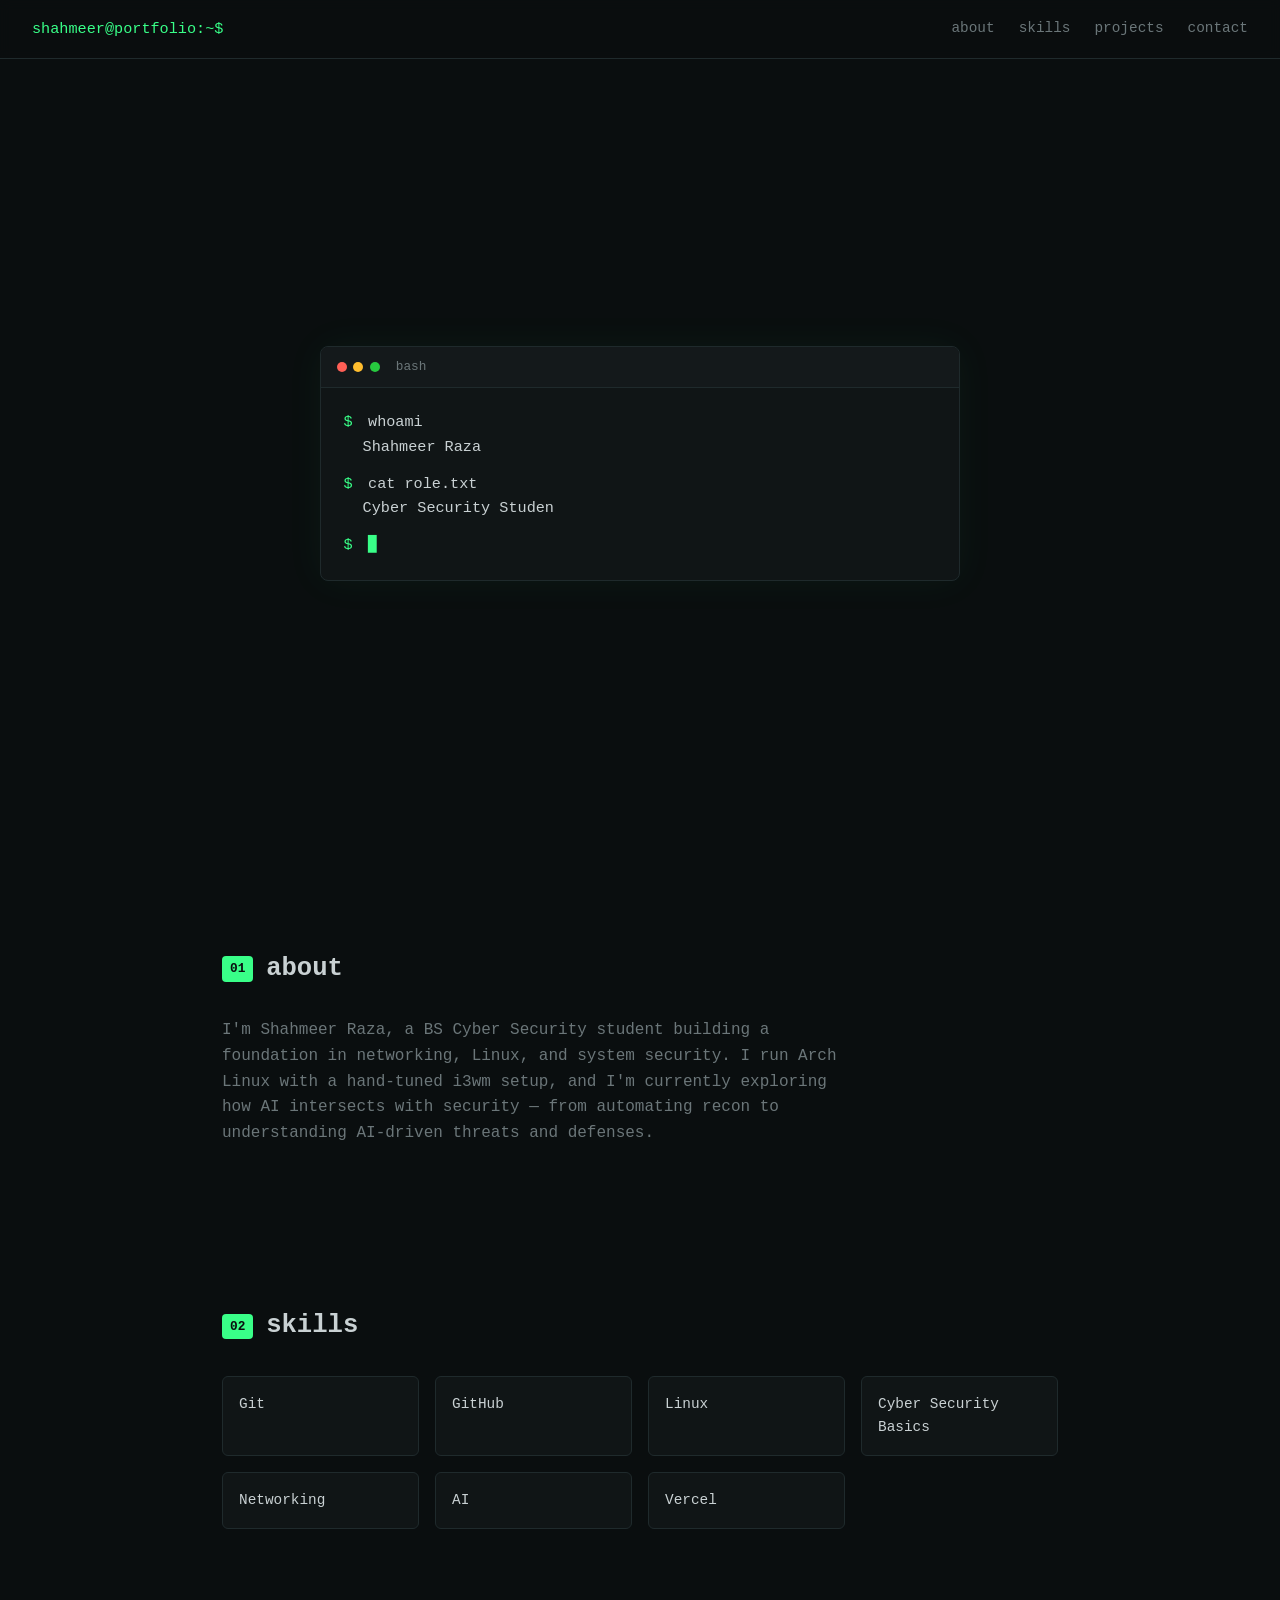
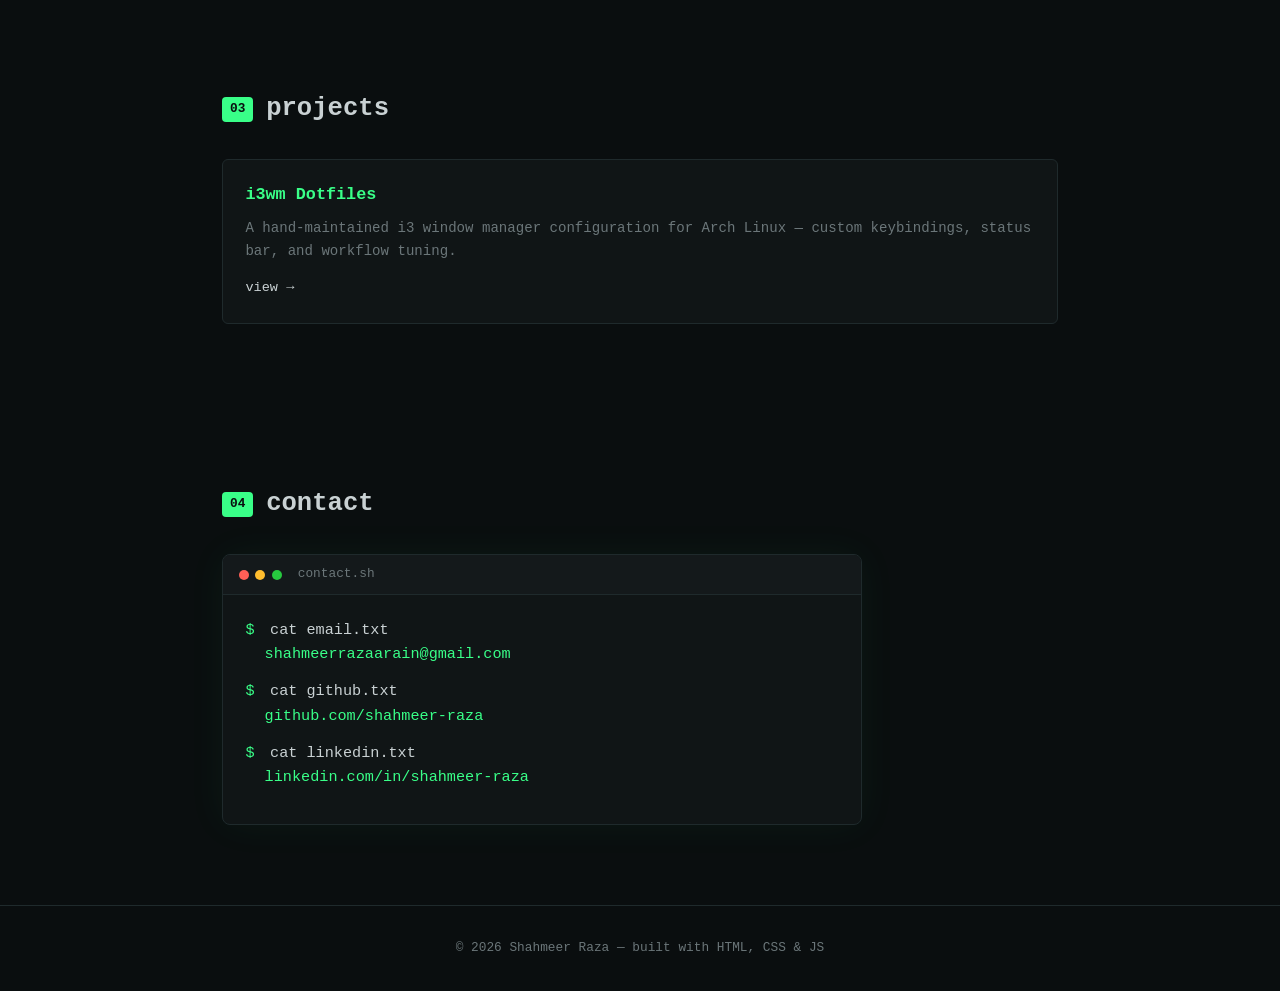
==== Portfolio/index.html @ f437a3a5 "My portfolio" ====
<!DOCTYPE html>
<html lang="en">
<head>
<meta charset="UTF-8">
<meta name="viewport" content="width=device-width, initial-scale=1.0">
<title>shahmeer@portfolio ~ </title>
<link rel="stylesheet" href="style.css">
</head>
<body>

<nav class="navbar">
  <div class="logo">shahmeer<span class="blink">@</span>portfolio:~$</div>
  <ul class="nav-links">
    <li><a href="#about">about</a></li>
    <li><a href="#skills">skills</a></li>
    <li><a href="#projects">projects</a></li>
    <li><a href="#contact">contact</a></li>
  </ul>
</nav>

<header class="hero" id="home">
  <div class="terminal">
    <div class="terminal-bar">
      <span class="dot red"></span><span class="dot yellow"></span><span class="dot green"></span>
      <span class="terminal-title">bash</span>
    </div>
    <div class="terminal-body">
      <p><span class="prompt">$</span> whoami</p>
      <p class="output">Shahmeer Raza</p>
      <p><span class="prompt">$</span> cat role.txt</p>
      <p class="output" id="typewriter"></p>
      <p><span class="prompt">$</span> <span class="cursor">▊</span></p>
    </div>
  </div>
</header>

<section id="about" class="section">
  <h2><span class="tag">01</span> about</h2>
  <p class="about-text">
    I'm Shahmeer Raza, a BS Cyber Security student building a foundation in
    networking, Linux, and system security. I run Arch Linux with a hand-tuned
    i3wm setup, and I'm currently exploring how AI intersects with security —
    from automating recon to understanding AI-driven threats and defenses.
  </p>
</section>

<section id="skills" class="section">
  <h2><span class="tag">02</span> skills</h2>
  <div class="skills-grid">
    <div class="skill-card">Git</div>
    <div class="skill-card">GitHub</div>
    <div class="skill-card">Linux</div>
    <div class="skill-card">Cyber Security Basics</div>
    <div class="skill-card">Networking</div>
    <div class="skill-card">AI</div>
    <div class="skill-card">Vercel</div>
  </div>
</section>

<section id="projects" class="section">
  <h2><span class="tag">03</span> projects</h2>
  <div class="projects-grid">
    <div class="project-card">
      <h3>i3wm Dotfiles</h3>
      <p>A hand-maintained i3 window manager configuration for Arch Linux — custom keybindings, status bar, and workflow tuning.</p>
      <a href="https://github.com/shahmeer-raza" target="_blank">view →</a>
    </div>
  </div>
</section>

<section id="contact" class="section">
  <h2><span class="tag">04</span> contact</h2>
  <div class="terminal contact-terminal">
    <div class="terminal-bar">
      <span class="dot red"></span><span class="dot yellow"></span><span class="dot green"></span>
      <span class="terminal-title">contact.sh</span>
    </div>
    <div class="terminal-body">
      <p><span class="prompt">$</span> cat email.txt</p>
      <p class="output"><a href="mailto:shahmeerrazaarain@gmail.com">shahmeerrazaarain@gmail.com</a></p>
      <p><span class="prompt">$</span> cat github.txt</p>
      <p class="output"><a href="https://github.com/shahmeer-raza" target="_blank">github.com/shahmeer-raza</a></p>
      <p><span class="prompt">$</span> cat linkedin.txt</p>
      <p class="output"><a href="https://www.linkedin.com/in/shahmeer-raza-991636425/" target="_blank">linkedin.com/in/shahmeer-raza</a></p>
    </div>
  </div>
</section>

<footer>
  <p>&copy; <span id="year"></span> Shahmeer Raza — built with HTML, CSS &amp; JS</p>
</footer>

<script src="script.js"></script>
</body>
</html>
---- Portfolio/style.css ----
:root {
  --bg: #0a0e0f;
  --bg-alt: #101516;
  --green: #39ff88;
  --green-dim: #1e7a4a;
  --text: #c9d1d3;
  --text-dim: #6b7679;
  --border: #1f2a2c;
  --mono: "JetBrains Mono", "Fira Code", ui-monospace, monospace;
}

* { margin: 0; padding: 0; box-sizing: border-box; }

body {
  background: var(--bg);
  color: var(--text);
  font-family: var(--mono);
  line-height: 1.6;
}

/* Navbar */
.navbar {
  position: sticky;
  top: 0;
  display: flex;
  justify-content: space-between;
  align-items: center;
  padding: 1rem 2rem;
  background: rgba(10,14,15,0.9);
  backdrop-filter: blur(6px);
  border-bottom: 1px solid var(--border);
  z-index: 10;
}
.logo { color: var(--green); font-size: 0.95rem; }
.blink { animation: blink 1.2s infinite; }
@keyframes blink { 50% { opacity: 0; } }
.nav-links { display: flex; gap: 1.5rem; list-style: none; }
.nav-links a {
  color: var(--text-dim);
  text-decoration: none;
  font-size: 0.9rem;
  transition: color 0.2s;
}
.nav-links a:hover { color: var(--green); }

/* Hero */
.hero {
  min-height: 90vh;
  display: flex;
  align-items: center;
  justify-content: center;
  padding: 2rem;
}
.terminal {
  width: 100%;
  max-width: 640px;
  background: var(--bg-alt);
  border: 1px solid var(--border);
  border-radius: 8px;
  overflow: hidden;
  box-shadow: 0 0 40px rgba(57,255,136,0.05);
}
.terminal-bar {
  display: flex;
  align-items: center;
  gap: 0.4rem;
  padding: 0.6rem 1rem;
  background: #14191b;
  border-bottom: 1px solid var(--border);
}
.dot { width: 10px; height: 10px; border-radius: 50%; }
.red { background: #ff5f56; }
.yellow { background: #ffbd2e; }
.green { background: #27c93f; }
.terminal-title { margin-left: 0.6rem; color: var(--text-dim); font-size: 0.8rem; }
.terminal-body { padding: 1.4rem; font-size: 0.95rem; }
.prompt { color: var(--green); margin-right: 0.4rem; }
.output { color: var(--text); margin-bottom: 0.8rem; padding-left: 1.2rem; }
.cursor { animation: blink 1s infinite; color: var(--green); }

/* Sections */
.section { max-width: 900px; margin: 0 auto; padding: 5rem 2rem; }
.section h2 {
  font-size: 1.6rem;
  margin-bottom: 1.8rem;
  color: var(--text);
  display: flex;
  align-items: center;
  gap: 0.8rem;
}
.tag {
  font-size: 0.8rem;
  color: var(--bg);
  background: var(--green);
  padding: 0.15rem 0.5rem;
  border-radius: 4px;
}
.about-text { color: var(--text-dim); max-width: 65ch; }

/* Skills */
.skills-grid {
  display: grid;
  grid-template-columns: repeat(auto-fit, minmax(180px, 1fr));
  gap: 1rem;
}
.skill-card {
  background: var(--bg-alt);
  border: 1px solid var(--border);
  padding: 1rem;
  border-radius: 6px;
  font-size: 0.9rem;
  transition: border-color 0.2s, transform 0.2s;
}
.skill-card:hover { border-color: var(--green-dim); transform: translateY(-2px); }

/* Projects */
.projects-grid {
  display: grid;
  grid-template-columns: repeat(auto-fit, minmax(240px, 1fr));
  gap: 1.2rem;
}
.project-card {
  background: var(--bg-alt);
  border: 1px solid var(--border);
  border-radius: 6px;
  padding: 1.4rem;
  transition: border-color 0.2s, transform 0.2s;
}
.project-card:hover { border-color: var(--green); transform: translateY(-3px); }
.project-card h3 { color: var(--green); margin-bottom: 0.5rem; font-size: 1.05rem; }
.project-card p { color: var(--text-dim); font-size: 0.88rem; margin-bottom: 0.8rem; }
.project-card a { color: var(--text); font-size: 0.85rem; text-decoration: none; }
.project-card a:hover { color: var(--green); }

/* Contact */
.contact-terminal { max-width: 640px; }
.contact-terminal a { color: var(--green); text-decoration: none; }
.contact-terminal a:hover { text-decoration: underline; }

footer {
  text-align: center;
  padding: 2rem;
  color: var(--text-dim);
  font-size: 0.8rem;
  border-top: 1px solid var(--border);
}

@media (max-width: 600px) {
  .nav-links { gap: 0.9rem; }
  .nav-links a { font-size: 0.8rem; }
  .section { padding: 3.5rem 1.2rem; }
}
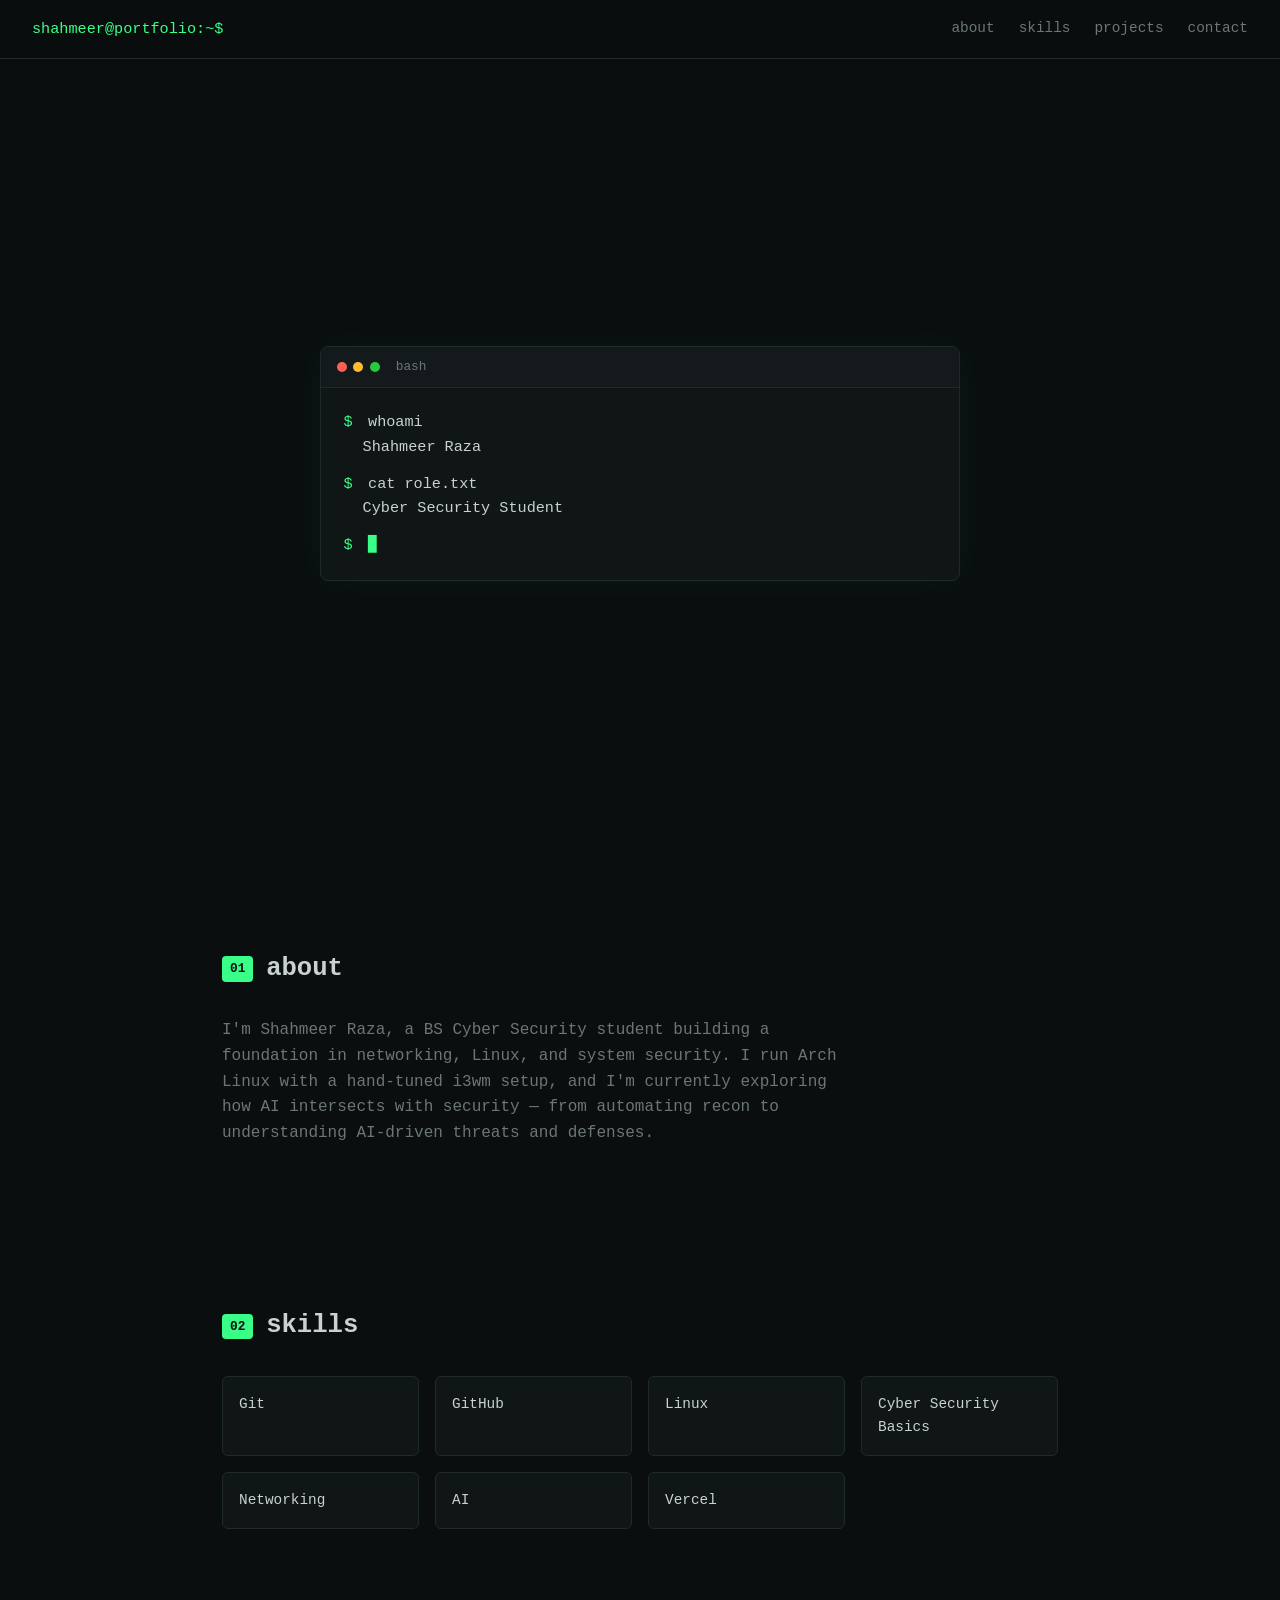
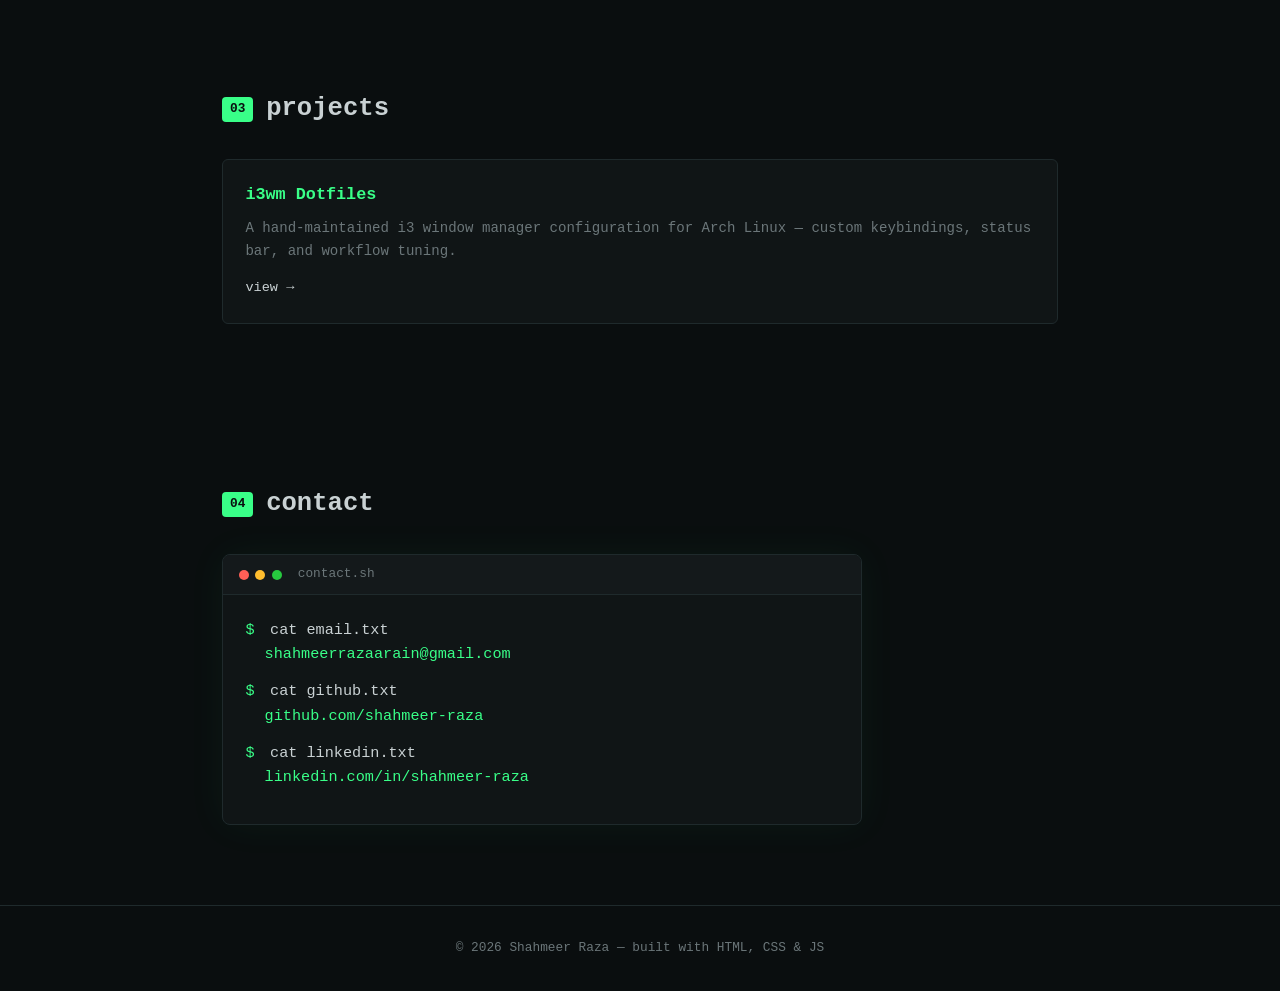
==== commit 6f8a3f83: "Update index.html" ====
--- a/Portfolio/index.html
+++ b/Portfolio/index.html
@@ -81,7 +81,7 @@
       <p><span class="prompt">$</span> cat github.txt</p>
       <p class="output"><a href="https://github.com/shahmeer-raza" target="_blank">github.com/shahmeer-raza</a></p>
       <p><span class="prompt">$</span> cat linkedin.txt</p>
-      <p class="output"><a href="https://www.linkedin.com/in/shahmeer-raza-991636425/" target="_blank">linkedin.com/in/shahmeer-raza</a></p>
+      <p class="output"><a href="https://www.linkedin.com/in/shahmeer-raza171/" target="_blank">linkedin.com/in/shahmeer-raza</a></p>
     </div>
   </div>
 </section>
@@ -92,4 +92,4 @@
 
 <script src="script.js"></script>
 </body>
-</html>+</html>
